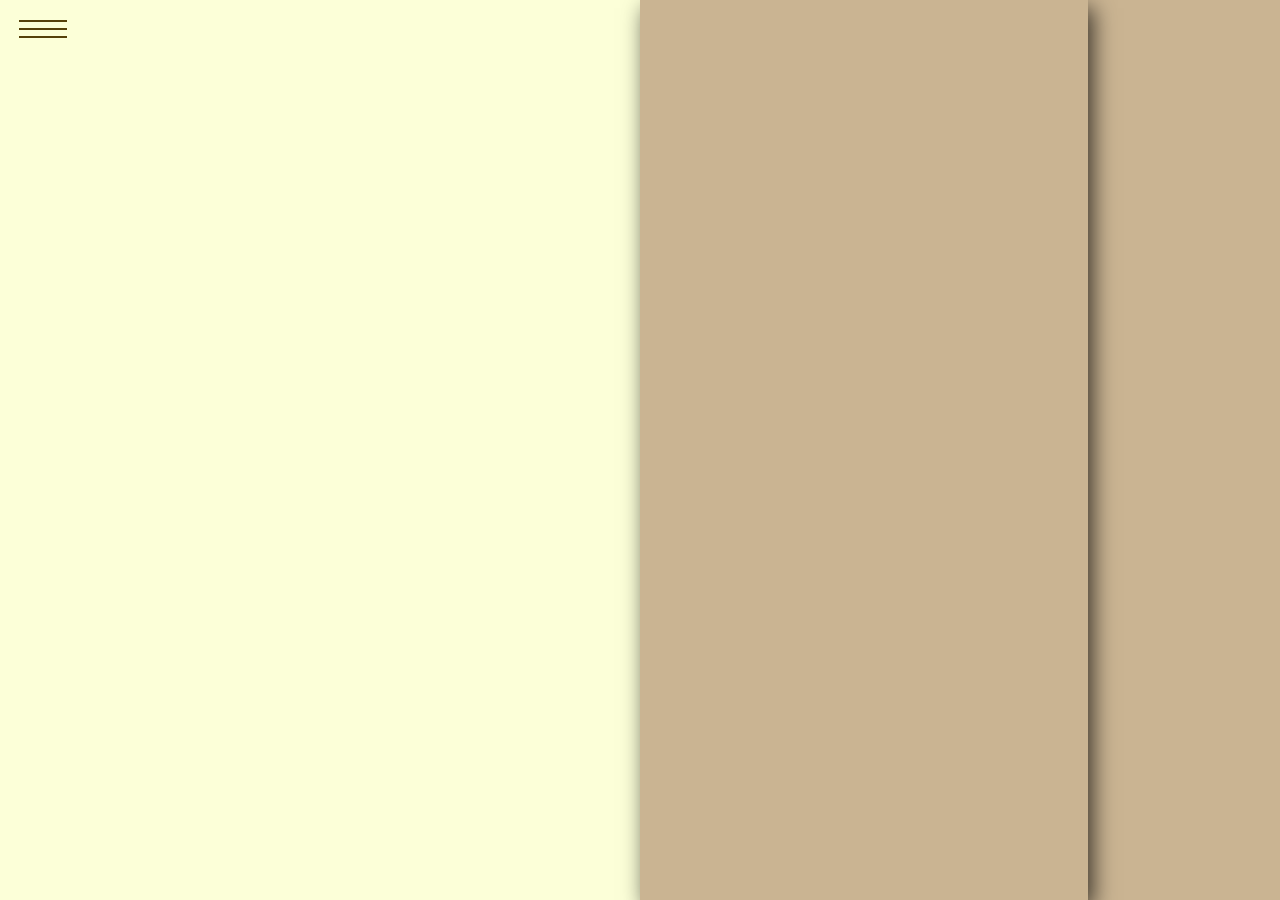
==== about.html @ 2b2171fa "navigation menu fixed all pages" ====
<!DOCTYPE html>
<html lang="en">

<head>
    <meta charset="UTF-8">
    <meta http-equiv="X-UA-Compatible" content="IE=edge">
    <meta name="viewport" content="width=device-width, initial-scale=1.0">
    <link rel="stylesheet" href="style.css">
    <link rel="icon" type="image/png" sizes="16x16" href="img/Logobar.png">
    <title>WADE - About me</title>
</head>

<body data-barba="wrapper">

    <div class="wipe-transition"> <img src="img/Logo transit.png" alt=""></div>


    <div id="myNav" class="overlay">


        
        <a href="javascript:void(0)" class="closebtn" onclick="closeNav()">&times;</a>

         <div class="overlay-title">
            <h3>NAVIGATION</h3>
        </div>
        <div class="overlay-content">
            <a href="index.html" onclick="closeNav(), topFunction()">Home</a>
            <a href="about.html " onclick="closeNav(), topFunction()">About</a>
            <a href="work.html" onclick="closeNav()">Work</a>
            <a href="contact.html" onclick="closeNav(), topFunction()">Contact</a>
            <!-- <a href="Contact.html" onclick="closeNav()">Contact</a> -->
        </div>

    </div>



    <span class="burger flexburger" onclick="openNav()">
        <div></div>
        <div></div>
        <div></div>
    </span>

    <main data-barba="container" data-barba-namespace="home" class="main">
        <div class=" absolute flexcenter links">
            <a target="blank" href="https://www.linkedin.com/in/mouhamed-wade-5755ba21b/"><img src="./img/LINKEDIN.png"
                    alt=""></a>
            <a target="blank" href="https://www.instagram.com/wade.desgn/"><img src="./img/INSTA.png" alt=""></a>
            <a target="blank" href="mailto:wademouhamed77@gmail.com"><img src="img/MAIL.png" alt=""></a>
        </div>
        <div class="bgwork absolute flexcenter">
            <img src="./img/WADE.png" alt="">
        </div>
        <section class="aboutcontainer flexcenter">
            <div class="bioabout flexcenter">
                <p class="flexcenter">Wade, Créative Developper Junior. J’ai commencé à coder en 2019 à Samsung Campus
                    lors d’une piscine, puis j’ai continué notamment à Simplon.
                    J’ai un peu d'éxperience, mon objectif n’est pas seulement de créer des sites mais de découvrir des
                    projets, des gens, des histoires,
                    mon objectif est de créer, de m’aventurer afin de vous proposer les meilleurs site possibles et d’en
                    tirer une experience personnelle incroyable. Tout ça pour dire que je suis passionné par mon métier.
                    Plus d'informations dans mon CV.
                </p>
            </div>
            <div class="aboutxt">
                <h1>ABOUT</h1>
            </div>
            <div class="aboutdecor">
                <button class="btn1 absolute cv"><a href="CV Wade.pdf" download>Télécharger mon CV</a></button>
                <div class="bgabout"></div>
            </div>
        </section>
    </main>
    <script src="https://cdnjs.cloudflare.com/ajax/libs/gsap/3.4.1/gsap.min.js"></script>
    <script src="https://unpkg.com/@barba/core"></script>
    <script src="app.js"></script>
</body>

</html>
---- style.css ----
@import url('https://fonts.googleapis.com/css2?family=Cormorant:ital,wght@0,300;0,400;0,500;0,600;0,700;1,300;1,400;1,500;1,600;1,700&family=Red+Hat+Text:ital,wght@0,300;0,400;0,500;0,600;0,700;1,300;1,400;1,500;1,600;1,700&display=swap');
@import url('https://fonts.googleapis.com/css2?family=Sarala&display=swap');

*{
    padding: 0%;
    margin: 0%;
    box-sizing: border-box;
}

.wipe-transition {
    z-index: 1000;
    width: 100vw;
    height: 100%;
    background: #FCFFD8;
    position: absolute;
    left: -100%;
    display: flex;
    align-items: center;
    justify-content: center;
}

.wipe-transition img{
    width: 30%;
}


.burger{
    position: absolute;
    top: 1%;
    left: 1%;
    width: 60px;
    height: 40px;
    line-height: 100px;
    text-align: center;
    font-size: 3em;
    cursor: pointer;
}

/* .burger:hover{
    width: 80px;
} */

.flexburger{
    position: fixed;
    display:  flex;
    z-index: 20;
    flex-direction: column;
    justify-content: center;
    gap: 15%;
    align-items: center;
    transition: 0.3s;

}
.flexburger:hover{
    gap: 30%;
}

.burger div{
    width: 80%;
    height: 2px;
    background-color: #55410A;
}


.overlay {
    z-index: 30;
    height: 100%;
    width: 0;
    position: fixed; 
    right: 0;
    top: 0;
    background-color: #CAB492; 
    overflow-x: hidden; 
    transition: 0.5s; 
    display: flex;
}
.overlay-title{
    font-family: 'Cormorant', serif;
    color: #55410A;
    width: 60%;
    background: #FCFFD8;
    display: flex;
    justify-content: center;
    align-items: center;
    box-shadow: 3px 4px 14px rgba(0, 0, 0, 0.36);
}
.overlay-title h3{
    font-size: 60px;
    font-weight: 400;
}
.overlay-content {
    position: relative;
    top: 30%; 
    width: 40%;
    text-align: center; 

}
.overlay a {
    font-family: 'Cormorant', serif;
    font-weight: 400;
     padding: 8px;
    text-decoration: none;
    font-size: 40px;
    color: #55410A;
    display: block; 
    transition: 0.3s; 
}
.overlay a:hover, .overlay a:focus {
    transform: scale(1.1);
    color: #FCFFD8;

}
.overlay .closebtn {
    position: absolute;
    top: 20px;
    left: 45px;
    font-size: 60px;
}
.overlay .closebtn:hover {
    color: #CAB492;
}
::-webkit-scrollbar { 
    display: none; 
}

body{
    background: #FCFFD8;
    color: #55410A;
}
.flexrow{
    display: flex;
}
.flexcenter{
    display: flex;
    align-items: center;
    justify-content: center;
}
.absolute{
    position: absolute;
    
}
.indexopening{
    width: 100%;
    height: 100vh;
    position: relative;
}
.firstpolygon{
    clip-path: polygon(0 0, 90% 0%, 80% 100%, 0% 100%);
    background-color: #FCFFD8;
    height: 100%;
    width: 70%;
    z-index: 5;
}
.title{
    flex-direction: column;
    margin-right: 15%;
    color: #55410A;
    line-height: 80px;
}
.firstpolygon h1{
    font-family: 'Cormorant', serif;
    font-size: 160px;
    font-weight: 400;
    opacity: 0;
    transform: translateY(-60px);
    animation: move 1.2s 0s  forwards;
}
.firstpolygon h2{
    font-family: 'Red Hat Text', sans-serif;
    font-size: 22px;
    font-weight: 400;
    letter-spacing: 0.13em;
    opacity: 0;
    transform: translateY(-40px);
    animation: move 1s 0.3s  forwards;
}
.btn1{
    padding: 5px 15px;
    font-family: 'Red Hat Text', sans-serif;
    background: #FCFFD8;
    border: #55410A 1px solid;
    border-radius: 3px;
    transition: 0.3s ease;
    opacity: 0;
    animation: moving 1.2s 1s  forwards;

}
.btn1 a{
    text-decoration: none;
    color: #55410A;
}
.btn1:hover{
   background: #CAB492;
}

.secondpolygon{
    clip-path: polygon(0 0, 100% 0%, 80% 100%, 0% 100%);
    background: url('img/Photo\ index.png') center top no-repeat;
    background-size: cover;
    width: 30%;
    height: 100%;
    left: 55%;
    z-index: 4;
}
.thirdpolygon{
    background: #CAB492;
    right: 0%;
    width: 40%;
    height: 100%;
    overflow: hidden;
}
.thirdpolygon img{
position: absolute;
 transform: translate(5%, -50%);
 z-index: 3;
 right: 0%;
 top: 50%;
 width: 30%;
}
.links{
    flex-direction: column;
    justify-content: space-around;
    height: 180px;
    width: 50px;
    transform: translate(0%, -50%);
    left: 0%;
    top: 50%;
    z-index: 5;
}
.an1{
    opacity: 0;
    animation: moving 1s 1.4s  forwards;
}
.an2{
    opacity: 0;
    animation: moving 1s 1.6s  forwards;
}
.an3{
    opacity: 0;
    animation: moving 1s 1.8s  forwards;
}
.links a img{
    width: 20px;
    transition: 0.3s;
}
.links a img:hover{
    transform: scale(1.3);
}

.bgwork{
    width: 100%;
    height: 100%;
    position: fixed;
    /* z-index: -1; */
}
.bgwork img{
    width: 90%;
    overflow: hidden;
}

.bgwork div{
    width: 500px;
    height: 500px;
    border-radius: 100%;
    right: -20%;
    bottom: -30%;
    background: #CAB492;
    display: flex;
    justify-content: center;
}
.bgwork div img {
    width: 20%;
}

.workcontainer{
    position: relative;
    z-index: 3;
    width: 100%;
    height: 150vh;
}
.worktxt {
    width: 50%;
    height: 100vh;
    flex-direction: column;
    color: #55410A;
    position: fixed;
}
.worktxt h1{
    width: 80%;
    font-family: 'Cormorant', serif;
    font-size: 100px;
    font-weight: 400;
    opacity: 0;
    transform: translateY(-40px);
    animation: move 1s 0s  forwards;
}
.worktxt p{
    width: 80%;
    font-family: 'Sarala', sans-serif;
    font-size: 12px;
    opacity: 0;
    animation: moving 0.9s 1s  forwards;
}
.worktxt a{
    color: green;
}
.workpages{
    width: 50%;
    height: 150vh;
    flex-direction: column;
    justify-content: space-around;
    align-items: center;
    right: 0%;
}
.workit{
    width: 70%;
    height: 27%;
    box-shadow: 3px 4px 9px rgba(0, 0, 0, 0.3);
}

.filrouge{
    background: url('img/imagefilrouge.png') center no-repeat;
    background-size: cover;
    opacity: 0;
    transform: translateX(80px);
    animation: move 1s 0.5s  forwards;
}
.sheinb{
    background: url('img/Sheinbimage.png') center no-repeat;
    background-size: cover;
    opacity: 0;
    transform: translateX(80px);
    animation: move 1s 0.8s  forwards;
}
.eaulyd{
    background: url('img/SOON.png') center no-repeat;
    background-size: cover;
    opacity: 0;
    transform: translateX(80px);
    animation: move 1s 1.2s  forwards;
}
.workhover{
    height: 100%;
    width: 100%;
    background: black;
    color: white;
    font-family: 'Red Hat Text', sans-serif;
    opacity: 0;
    transition: 0.4s;
}
.workhover a{
    color: white;
    text-decoration: none;
    opacity: 2;
}
.workhover:hover{
    opacity: 0.9;
}
.aboutcontainer{
    position: relative;
    z-index: 4;
    width: 100%;
    height: 100vh;
}

.aboutxt{
    position: relative;
    height: 100%;
    width: 50%;
}
.aboutxt h1{
    position: absolute;
    top: 20%;
    color: #55410A;
    font-size: 90px;
    font-family: 'Cormorant', serif;
    font-weight: 400;
    width: 100%;
    text-align: end;
    padding-right: 20%;
    opacity: 0;
    transform: translateY(-30px);
    animation: move 1.2s 0s  forwards;
}
.bioabout{
    position: absolute;
    transform: translate(-50%,-50%);
    top: 60%;
    left: 50%;
    width: 45%;
    height: 45%;
    box-shadow: 2px 5px 7px rgba(0, 0, 0, 0.4);
    background: #FCFFD8;
    font-family: 'Sarala', sans-serif;
    font-size: 12px;
    opacity: 0;
    animation: moving 1s 0.4s  forwards;
}
.bioabout p{
    width: 90%;
    height: 90%;
}
.aboutdecor{
    position: relative;
    z-index: -1;
    height: 100%;
    width: 50%;
    background: #CAB492;
}
.bgabout{
    width: 70%;
    height: 100%;
    background: url('img/DarkMocha.png') no-repeat center;
    background-size: cover;
    box-shadow: 5px 8px 21px rgba(0, 0, 0, 0.71);
}
.cv{
        transform: translate(-50%,0%);
        right: 10%;
        bottom: 5%;
    padding: 15px;
}

.prjcontainer{
    width: 100%;
    height: 150vh;
    position: relative;
}


.imgprj{
    width: 50%;
    height: 100%;
    flex-direction: column;
    justify-content: space-around;
}

.sb1{
  background: url('img/Sheinblandigpage1.png') center no-repeat;
  background-size: cover;  
  opacity: 0;
  transform: translateX(-40px);
  animation: move 1s 0s  forwards;
}
.sb2{
  background: url('img/Sheinblandigpage2.png') center no-repeat;
  background-size: cover;  
  opacity: 0;
  transform: translateX(-40px);
  animation: move 1s 0s  forwards;
}
.sb3{
  background: url('img/Sheinblandigpage3.png') center no-repeat;
  background-size: cover;  
  opacity: 0;
  transform: translateX(-40px);
  animation: move 1s 0s  forwards;
}
.fr1{
  background: url('img/fil\ rouge\ 1.png') center no-repeat;
  background-size: cover;  
  opacity: 0;
  transform: translateX(-40px);
  animation: move 1s 0s  forwards;
}
.fr2{
  background: url('img/filrouge2.png') center no-repeat;
  background-size: cover;  
  opacity: 0;
  transform: translateX(-40px);
  animation: move 1s 0s  forwards;
}
.fr3{
  background: url('img/filrouge3.png') center no-repeat;
  background-size: cover;  
  opacity: 0;
  transform: translateX(-40px);
  animation: move 1s 0s  forwards;
}
.bioprj{   
    height: 100%;
    width: 50%;
    height: 100vh;
    flex-direction: column;
    position: fixed;
    right: 0%;
    gap: 3%;
}
.bioprj h1{
    width: 80%;
    font-family: 'Cormorant', serif;
    font-size: 100px;
    font-weight: 400;
    opacity: 0;
    transform: translateY(-40px);
    animation: move 1s 0s  forwards;
}
.bioprj p{
    width: 80%;
    font-family: 'Sarala', sans-serif;
    font-size: 12px;
    opacity: 0;
    animation: moving 1s 0.4s  forwards;
}
.bioprj span{
    font-size: 30px;
}

.imgprj2{
    width: 100%;
    height: 130VH;
    background: #CAB492;
    position: relative;
    z-index: 3;
    flex-direction: column;
    justify-content: center;
    gap: 3%;
    display: none;
    padding: 2% 0%;
}
.prjkit{
    width: 80%;
    height: 30%;
    box-shadow: none;
}
.sb4{
    background: url('img/Sheinblandigpage1.png') center no-repeat;
    background-size: contain;  
  }

  .sb5{
    background: url('img/Sheinblandigpage2.png') center no-repeat;
    background-size: contain;  
  }
  .sb6{
    background: url('img/Sheinblandigpage3.png') center no-repeat;
    background-size: contain;  
  }
  .fr4{
    background: url('img/fil\ rouge\ 1.png') center no-repeat;
    background-size: cover;  
  }
  .fr5{
    background: url('img/filrouge2.png') center no-repeat;
    background-size: cover;  
  }
  .fr6{
    background: url('img/filrouge3.png') center no-repeat;
    background-size: cover;  
  }

  .closeprj{
      width: 40px;
      height: 40px;
      position: absolute;
      top: 2%;
      right: 2%;
      display: flex;
      justify-content: center;
      align-items: center;
      font-size: 40px;
  }
  .closeprj a{
    text-decoration: none;
    font-weight: bolder;
    color: #55410A;
    transition: 0.4s;
  }
  .closeprj a:hover{
    color: #CAB492;
  }
  .fixed{
      position: fixed;
  }
  
.services-container{
        border: red solid 2px;
        width: 100%;
        height: 100vh;
}

.services-container h1{
    border: red solid 2px;
    width: 100%;
    height: 15vh;
    display: flex;
    align-items: center;
    justify-content: center;
    font-weight: 500;
    font-family: 'Cormorant', serif;
    font-size: 50px;
}
.gridcontainer{
    border: red solid 2px;
    height: 85vh;
    width: 100%;
    display: flex;
    justify-content: center;
}
.grid{
    border: red solid 2px;
    height: 100%;
    width: 90%;
}

.wkimg{
    opacity: 0;
    animation: moving 1.5s 0.6s  forwards;
    position: absolute;
}

.bgcontact{
    position: absolute;
    right: 0%;
    height: 100%;
    width: 150px;
    background-color: #CAB492;
    z-index: -1;
}

.contact-container{
    width: 100%;
    height: 100vh;
    display: flex;
    flex-direction: column;
    align-items: center;
    justify-content: center;
}
.contact-container h1{
    font-family: 'Cormorant', serif;
    font-size: 90px;
    font-weight: 400;
    margin-bottom: 2%;
    opacity: 0;
    transform: translateY(-60px);
    animation: move 1s 0.3s  forwards;
}
.contact-container form{
    /* border: red solid 2px; */
    width: 80%;
}
.infocontainer{
    /* border: red solid 2px; */
    display: flex;
    justify-content: center;
    gap: 2%;
    margin-bottom: 3%;
}
.infocontainer h3{
    font-family: 'Cormorant', serif;
    font-size: 45px;
    font-weight: 500;
}
.infocontainer input{
    font-family: 'Cormorant', serif;
    font-size: 30px;
    color: #55410A;
    font-weight: 700;
    width: 40%;
    padding-left: 10px;
    background: none;
    border-right: none;
    border-left: none;
    border-top: none;
    border-bottom: #55410A 3px solid;
}

.r1{
    opacity: 0;
    transform: translateX(-60px);
    animation: move 1s 0s  forwards;
}
.r2{
    opacity: 0;
    transform: translateX(60px);
    animation: move 1s 0s  forwards;
}


.subcontainer{
    width: 100%;
    display: flex;
    justify-content: center;
}

.submit{
    font-weight: 500;
    cursor: pointer;
    font-size: 17px;
    color: #55410A;
    width: 145px;
    height: 40px;
    background: #FCFFD8;
    border: 2px #55410A solid;
    border-radius: 6px;
    transition: 0.2s;
    opacity: 0;
    transform: translateY(60px);
    animation: move 1s 0.3s  forwards;
}
.submit:hover{
    background: #CAB492;
}
::placeholder{
    color: #55410A;
}

.contact-container p{
    width: 60%;
    margin-top: 5%;
    font-family: 'Sarala', sans-serif;
    font-size: 15px;
    opacity: 0;
    transform: translateY(60px);
    animation: move 1s 0.6s  forwards;
}

@keyframes move {
    
    100%{
        opacity: 1;
        transform: none;
    }

}

@keyframes moving{
    
    100%{
        opacity: 1;
    }

}

@media(max-width : 1000px){
    .firstpolygon h1{
        font-size: 130px;
    }
    .firstpolygon h2{
        font-size: 20px;
    }

    .bioprj h1{
        width: auto;
        font-size: 35px;
    }
    .bioprj{
        gap: 5%;
    }
}

@media(max-width : 950px){
    .aboutxt h1{
        font-size: 70px;
    }
}
@media(max-width : 850px){
    .firstpolygon h1{
        font-size: 110px;
    }
    .firstpolygon h2{
        font-size: 15px;
    }
    .worktxt h1{
        width: 90%;
        font-size: 80px;
    }
    .worktxt p{
    width: 90%;
    font-size: 12px;
}
}
@media(max-width : 800px){
    .contact-container p{
        width: 80%;
        font-size: 12px;
    }
    .imgprj{
        display: none;
    }
    .bioprj{
        width: 100%;
    }
    .bioprj h1{
        font-size: 80px;
    }
    .prjcontainer{
        height: 100VH;
    }
    .imgprj2{
        display: flex;
    }

    .overlay-title{
        display: none;
    }
    .overlay-content {
        width: 100%;
    }
}

@media(max-width : 700px){

    .workit{
        width: 80%;
      
}
    .firstpolygon{
        width: 80%;
    }
    .title{
        line-height: 60px;
    }
    .firstpolygon h1{
        font-size: 100px;
    }
    .firstpolygon h2{
        font-size: 13px;
    }
    .secondpolygon{
        width: 37%;
    }
    .bioabout{
        width: 75%;
    }
    .bgabout{
        width: 80%;
        box-shadow: 5px 6px 21px rgba(0, 0, 0, 0.60);
    }
}

@media(max-width : 600px){
    .infocontainer input{
        font-size: 20px;
    }
    .contact-container form{
        height: 25%;
        display: flex;
        flex-direction: column;
        justify-content: space-around;
    }
    .infocontainer{
        margin-bottom: 0%;
    }
    .contact-container h1{
        font-size: 70px;
    }
    .aboutxt h1{
        font-size: 50px;
    }
    .links{
        display: none;
    }
    .firstpolygon{
        width: 80%;
    }
    .title{
        line-height: 45px;
    }
    .firstpolygon h1{
        font-size: 80px;
    }
    .firstpolygon h2{
        font-size: 10px;
    }
    .secondpolygon{
        clip-path: none;
        left: 60%;
        width: 40%;
    }
    
    .workpages{
        width: 70%;
    }
    .worktxt{
        width: 30%;
    }
    .worktxt h1{
        width: auto;
        font-size: 35px;
    }
    .worktxt p{
        display: none;
}
.prjkit{
    width: 95%;
    height: 40%;
    box-shadow: none;
}
}
@media(max-height : 500px){

    .aboutxt h1{
        top: 7%;
    }
    .bioabout{
        height: 60%;
        width: 65%;
    }
}
@media(max-width : 450px){
    .contact-container h1{
        font-size: 60px;
    }
    .overlay a {
        font-size: 35px;
        color: #55410A;
        font-weight: 500;
    }

.workit{
        width: 90%;
        height: 24%;
}
.workpages{
    width: 100%;
}
.worktxt{
    display: none;
}
.bioabout{
    width: 80%;
}
.bgabout{
    width: 100%;
    box-shadow: none;
}
.aboutxt h1{
    top: 25%;
    padding-right: 6%;
}
}
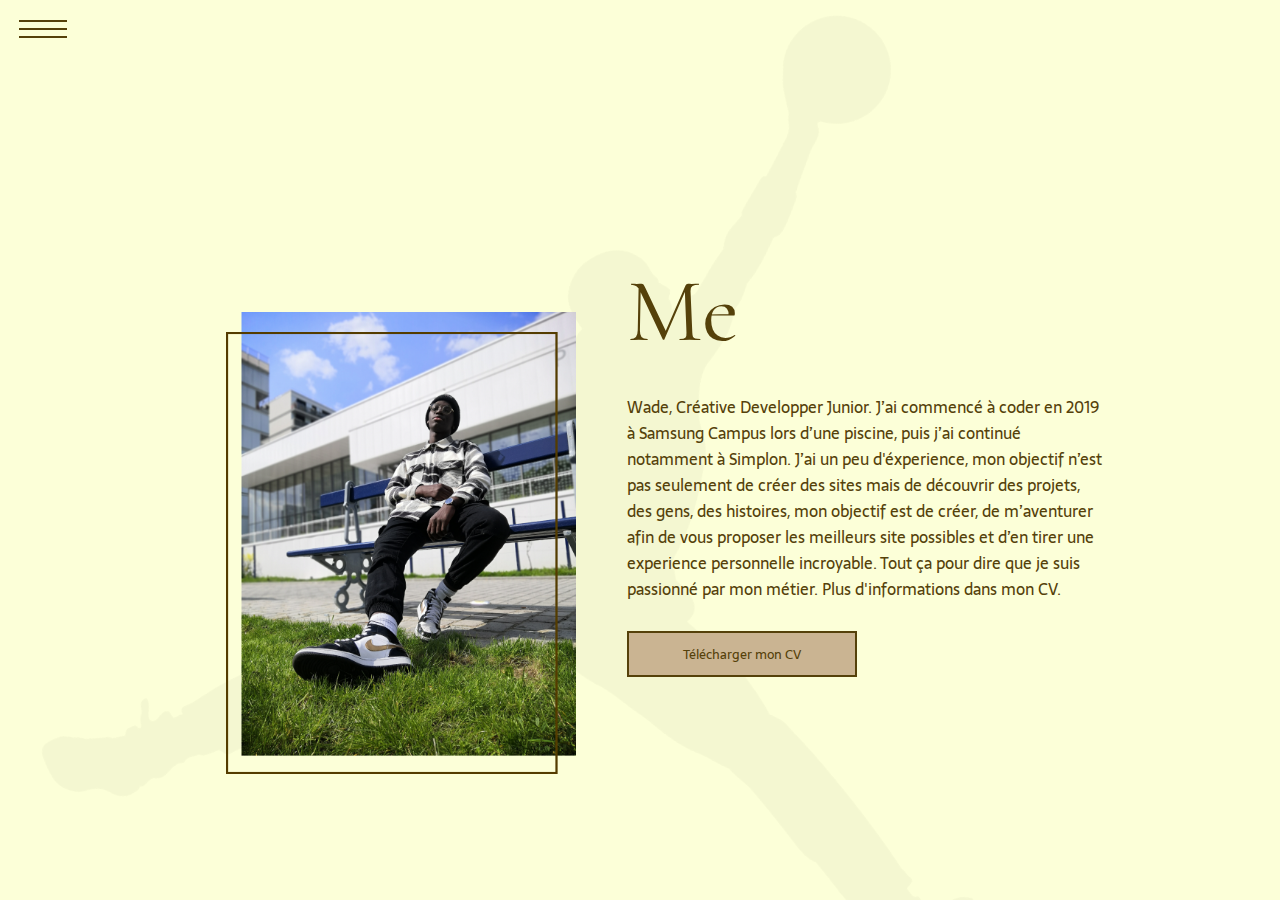
==== commit ff5b62af: "new page about" ====
--- a/about.html
+++ b/about.html
@@ -49,28 +49,22 @@
             <a target="blank" href="https://www.instagram.com/wade.desgn/"><img src="./img/INSTA.png" alt=""></a>
             <a target="blank" href="mailto:wademouhamed77@gmail.com"><img src="img/MAIL.png" alt=""></a>
         </div>
-        <div class="bgwork absolute flexcenter">
-            <img src="./img/WADE.png" alt="">
-        </div>
-        <section class="aboutcontainer flexcenter">
-            <div class="bioabout flexcenter">
-                <p class="flexcenter">Wade, Créative Developper Junior. J’ai commencé à coder en 2019 à Samsung Campus
-                    lors d’une piscine, puis j’ai continué notamment à Simplon.
-                    J’ai un peu d'éxperience, mon objectif n’est pas seulement de créer des sites mais de découvrir des
-                    projets, des gens, des histoires,
-                    mon objectif est de créer, de m’aventurer afin de vous proposer les meilleurs site possibles et d’en
-                    tirer une experience personnelle incroyable. Tout ça pour dire que je suis passionné par mon métier.
-                    Plus d'informations dans mon CV.
-                </p>
-            </div>
-            <div class="aboutxt">
-                <h1>ABOUT</h1>
-            </div>
-            <div class="aboutdecor">
-                <button class="btn1 absolute cv"><a href="CV Wade.pdf" download>Télécharger mon CV</a></button>
-                <div class="bgabout"></div>
-            </div>
+        
+        <section class="aboutcontainer-1">
+            <h1><span>ABOUT</span></h1>
+            <section class="about2-articles">
+                <aside class="about-aside-left">
+                    <img src="img/portrait-decoration.png" alt="">
+                </aside>
+                <aside class="about-aside-right">
+                    <H2>Me</H2>
+                    <p>Wade, Créative Developper Junior. J’ai commencé à coder en 2019 à Samsung Campus lors d’une piscine, puis j’ai continué notamment à Simplon. J’ai un peu d'éxperience, mon objectif n’est pas seulement de créer des sites mais de découvrir des projets, des gens, des histoires, mon objectif est de créer, de m’aventurer afin de vous proposer les meilleurs site possibles et d’en tirer une experience personnelle incroyable. Tout ça pour dire que je suis passionné par mon métier. Plus d'informations dans mon CV.
+                    </p>
+                    <a href="CV Wade.pdf" download><button class="about-btn">Télécharger mon CV</button></a>
+                </aside>
+            </section>
         </section>
+
     </main>
     <script src="https://cdnjs.cloudflare.com/ajax/libs/gsap/3.4.1/gsap.min.js"></script>
     <script src="https://unpkg.com/@barba/core"></script>
--- a/style.css
+++ b/style.css
@@ -14,9 +14,11 @@
     background: #FCFFD8;
     position: absolute;
     left: -100%;
+    bottom: 0%;
     display: flex;
     align-items: center;
     justify-content: center;
+    overflow: hidden;
 }
 
 .wipe-transition img{
@@ -73,6 +75,7 @@
     overflow-x: hidden; 
     transition: 0.5s; 
     display: flex;
+    overflow: hidden;
 }
 .overlay-title{
     font-family: 'Cormorant', serif;
@@ -161,18 +164,34 @@
     font-family: 'Cormorant', serif;
     font-size: 160px;
     font-weight: 400;
-    opacity: 0;
-    transform: translateY(-60px);
-    animation: move 1.2s 0s  forwards;
+    overflow: hidden;
+    height: max-content;
+    padding: 4% 0%;
+    position: relative;
+    display: flex;
+}
+
+.firstpolygon h1 span{
+
+    opacity: 0;
+    transform: translateY(180px);
+    animation: move 1s 0s  forwards;
 }
 .firstpolygon h2{
     font-family: 'Red Hat Text', sans-serif;
     font-size: 22px;
     font-weight: 400;
     letter-spacing: 0.13em;
-    opacity: 0;
-    transform: translateY(-40px);
-    animation: move 1s 0.3s  forwards;
+    overflow: hidden;
+    /* padding: 4% 0%; */
+    position: relative;
+    display: flex;
+}
+
+.firstpolygon h2 span{
+    opacity: 0;
+    transform: translateY(100px);
+    animation: move 1s 0.2s  forwards;
 }
 .btn1{
     padding: 5px 15px;
@@ -290,8 +309,16 @@
     font-family: 'Cormorant', serif;
     font-size: 100px;
     font-weight: 400;
-    opacity: 0;
-    transform: translateY(-40px);
+    overflow: hidden;
+    /* height: max-content; */
+    /* padding: 4% 0%; */
+    position: relative;
+    display: flex;
+
+}
+.worktxt h1 span{ 
+    opacity: 0;
+    transform: translateY(160px);
     animation: move 1s 0s  forwards;
 }
 .worktxt p{
@@ -379,7 +406,7 @@
     text-align: end;
     padding-right: 20%;
     opacity: 0;
-    transform: translateY(-30px);
+    transform: translateY(-50px);
     animation: move 1.2s 0s  forwards;
 }
 .bioabout{
@@ -508,7 +535,7 @@
 
 .imgprj2{
     width: 100%;
-    height: 130VH;
+    height: 105VH;
     background: #CAB492;
     position: relative;
     z-index: 3;
@@ -516,7 +543,7 @@
     justify-content: center;
     gap: 3%;
     display: none;
-    padding: 2% 0%;
+    padding: 20px 0%;
 }
 .prjkit{
     width: 80%;
@@ -574,13 +601,13 @@
   }
   
 .services-container{
-        border: red solid 2px;
+        
         width: 100%;
         height: 100vh;
 }
 
 .services-container h1{
-    border: red solid 2px;
+    
     width: 100%;
     height: 15vh;
     display: flex;
@@ -591,14 +618,14 @@
     font-size: 50px;
 }
 .gridcontainer{
-    border: red solid 2px;
+    
     height: 85vh;
     width: 100%;
     display: flex;
     justify-content: center;
 }
 .grid{
-    border: red solid 2px;
+    
     height: 100%;
     width: 90%;
 }
@@ -715,6 +742,93 @@
     animation: move 1s 0.6s  forwards;
 }
 
+.aboutcontainer-1{
+    width: 100%;
+    height: 100vh;
+    background: url('img/bg-jumpman.png') center no-repeat;
+    background-size: cover;
+    overflow: hidden;
+}
+
+.aboutcontainer-1 h1{
+    position: relative;
+    text-align: center;
+    font-family: 'Cormorant', serif;
+    font-weight: 400;
+    font-size: 90px;
+    letter-spacing: 1.155em;
+    color: #55410A;
+    margin-top: 2%;
+    /* width: 100%; */
+    height: 20%;
+    padding: 4%;
+    overflow: hidden;
+}
+.aboutcontainer-1 h1 span{
+    
+    text-align: center;
+    width: 100%;
+    position: absolute;
+    top: 0%;
+    left: 0%;
+    opacity: 0;
+    transform: translateY(200px);
+    animation: move 1s 0.2s  forwards;
+}
+.about2-articles{
+    width: 100%;
+    height: 75%;
+    display: flex;
+}
+.about-aside-left{
+    position: relative;
+    width: 45%;
+    height: 100%;
+    display: flex;
+    justify-content: flex-end;
+    align-items: center;
+}
+.about-aside-left img{
+    position: absolute;
+    width: 350px;
+}
+.about-aside-right{
+    display: flex;
+    flex-direction: column;
+    padding: 4%;
+    gap: 5%;
+    width: 55%;
+    height: 100%;
+}
+.about-aside-right p{
+    color: #55410A;
+    width: 80%;
+    font-family: 'Sarala', sans-serif;
+}
+
+.about-aside-right h2{
+    font-size: 90px;
+    font-family: 'Cormorant', serif;
+    font-weight: 400;
+}
+.about-aside-right a{
+   background: #CAB492;
+   border: 2px #55410A solid;
+   cursor: pointer;
+   width: 230px;
+   text-align: center;
+   padding: 10px 30px;
+}
+.about-aside-right button{
+    font-family: 'Sarala', sans-serif;
+    color: #55410A;
+    width: 100%;
+    height: 100%;
+    cursor: pointer;
+    background: none;
+    border: none;
+}
+
 @keyframes move {
     
     100%{
@@ -733,6 +847,10 @@
 }
 
 @media(max-width : 1000px){
+    .aboutcontainer-1 h1{
+        font-size: 60px;
+        height: 15%;
+    }
     .firstpolygon h1{
         font-size: 130px;
     }
@@ -754,7 +872,35 @@
         font-size: 70px;
     }
 }
+
+@media(max-width: 900px){
+    .about-aside-right{
+        width: 50%;
+    }
+    .about-aside-left{
+        width: 50%;
+    }
+}
 @media(max-width : 850px){
+    .aboutcontainer-1 h1{
+        font-size: 40px;
+        display: flex;
+        align-items: flex-end;
+    }
+
+    .aboutcontainer-1 h1 span{
+        position: relative;
+    }
+
+    .about-aside-left{
+        display: none;
+    }
+
+    .about-aside-right{
+        width: 100%;
+        margin-left: 50PX;
+    }
+
     .firstpolygon h1{
         font-size: 110px;
     }
@@ -801,6 +947,7 @@
 
 @media(max-width : 700px){
 
+  
     .workit{
         width: 80%;
       
@@ -888,7 +1035,38 @@
     box-shadow: none;
 }
 }
+@media(max-height : 600px){
+    .about-aside-left {
+       display: none;
+    }
+    .aboutcontainer-1 h1{
+        height: 15%;
+        font-size: 60px;
+    }
+    .about-aside-right{
+       width: 100%;
+       margin-left: 50px;
+    }
+    .about-aside-right h2{
+       font-size: 50px;
+    }
+    .about-aside-right p{
+       font-size: 13px;
+       width: 95%;
+    }
+    
+}
+@media(max-width : 500px){
+    .about-aside-right p{
+       font-size: 14PX;
+       width: 95%;
+    }
+}
 @media(max-height : 500px){
+
+    .aboutcontainer-1 h1 span{
+        font-size: 50px;
+    }
 
     .aboutxt h1{
         top: 7%;
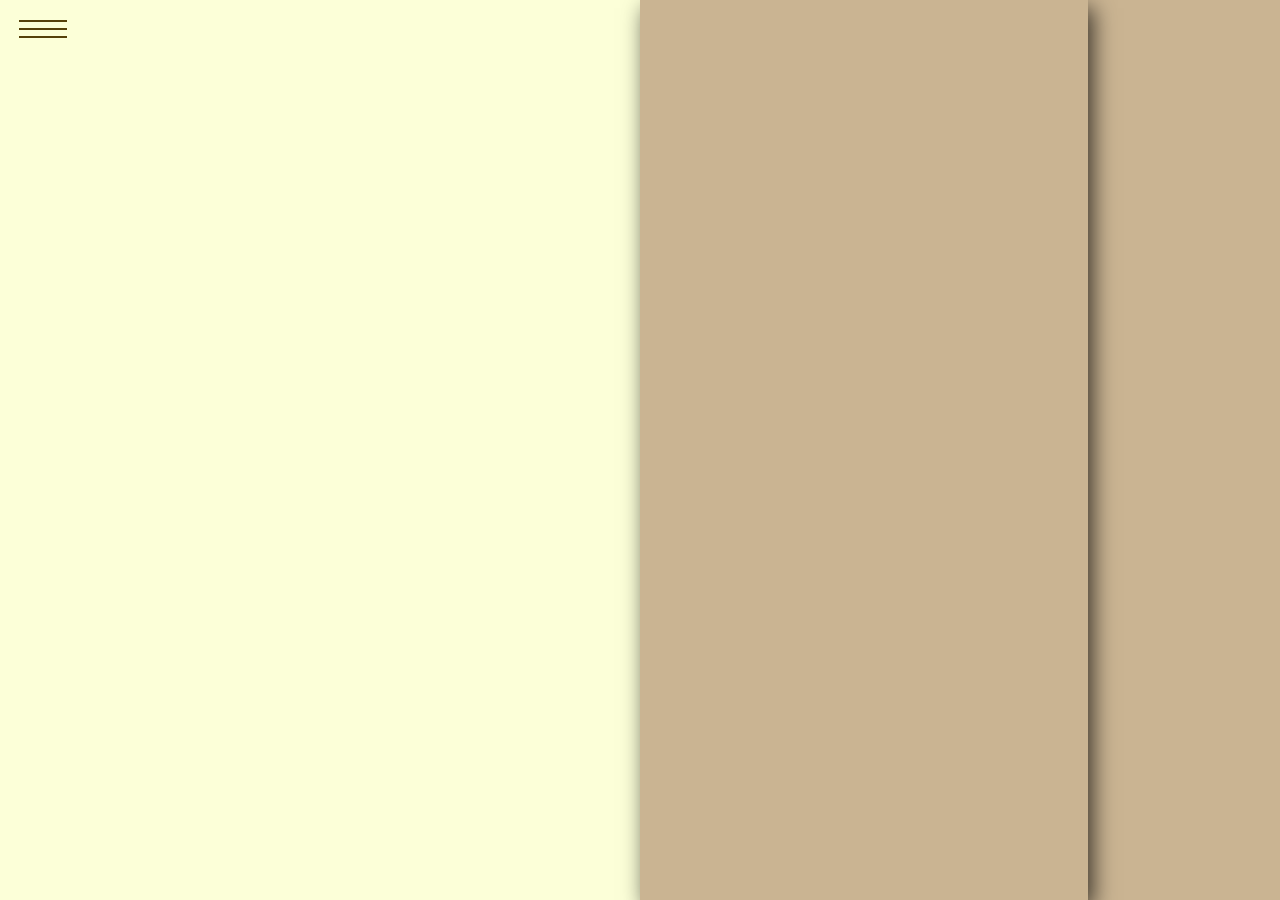
==== commit f9282334: "new page about" ====
--- a/about.html
+++ b/about.html
@@ -49,22 +49,28 @@
             <a target="blank" href="https://www.instagram.com/wade.desgn/"><img src="./img/INSTA.png" alt=""></a>
             <a target="blank" href="mailto:wademouhamed77@gmail.com"><img src="img/MAIL.png" alt=""></a>
         </div>
-        
-        <section class="aboutcontainer-1">
-            <h1><span>ABOUT</span></h1>
-            <section class="about2-articles">
-                <aside class="about-aside-left">
-                    <img src="img/portrait-decoration.png" alt="">
-                </aside>
-                <aside class="about-aside-right">
-                    <H2>Me</H2>
-                    <p>Wade, Créative Developper Junior. J’ai commencé à coder en 2019 à Samsung Campus lors d’une piscine, puis j’ai continué notamment à Simplon. J’ai un peu d'éxperience, mon objectif n’est pas seulement de créer des sites mais de découvrir des projets, des gens, des histoires, mon objectif est de créer, de m’aventurer afin de vous proposer les meilleurs site possibles et d’en tirer une experience personnelle incroyable. Tout ça pour dire que je suis passionné par mon métier. Plus d'informations dans mon CV.
-                    </p>
-                    <a href="CV Wade.pdf" download><button class="about-btn">Télécharger mon CV</button></a>
-                </aside>
-            </section>
+        <div class="bgwork absolute flexcenter">
+            <img src="./img/WADE.png" alt="">
+        </div>
+        <section class="aboutcontainer flexcenter">
+            <div class="bioabout flexcenter">
+                <p class="flexcenter">Wade, Créative Developper Junior. J’ai commencé à coder en 2019 à Samsung Campus
+                    lors d’une piscine, puis j’ai continué notamment à Simplon.
+                    J’ai un peu d'éxperience, mon objectif n’est pas seulement de créer des sites mais de découvrir des
+                    projets, des gens, des histoires,
+                    mon objectif est de créer, de m’aventurer afin de vous proposer les meilleurs site possibles et d’en
+                    tirer une experience personnelle incroyable. Tout ça pour dire que je suis passionné par mon métier.
+                    Plus d'informations dans mon CV.
+                </p>
+            </div>
+            <div class="aboutxt">
+                <h1><span>ABOUT</span></h1>
+            </div>
+            <div class="aboutdecor">
+                <button class="btn1 absolute cv"><a href="CV Wade.pdf" download>Télécharger mon CV</a></button>
+                <div class="bgabout"></div>
+            </div>
         </section>
-
     </main>
     <script src="https://cdnjs.cloudflare.com/ajax/libs/gsap/3.4.1/gsap.min.js"></script>
     <script src="https://unpkg.com/@barba/core"></script>
--- a/style.css
+++ b/style.css
@@ -790,7 +790,7 @@
 }
 .about-aside-left img{
     position: absolute;
-    width: 350px;
+    width: 300px;
 }
 .about-aside-right{
     display: flex;
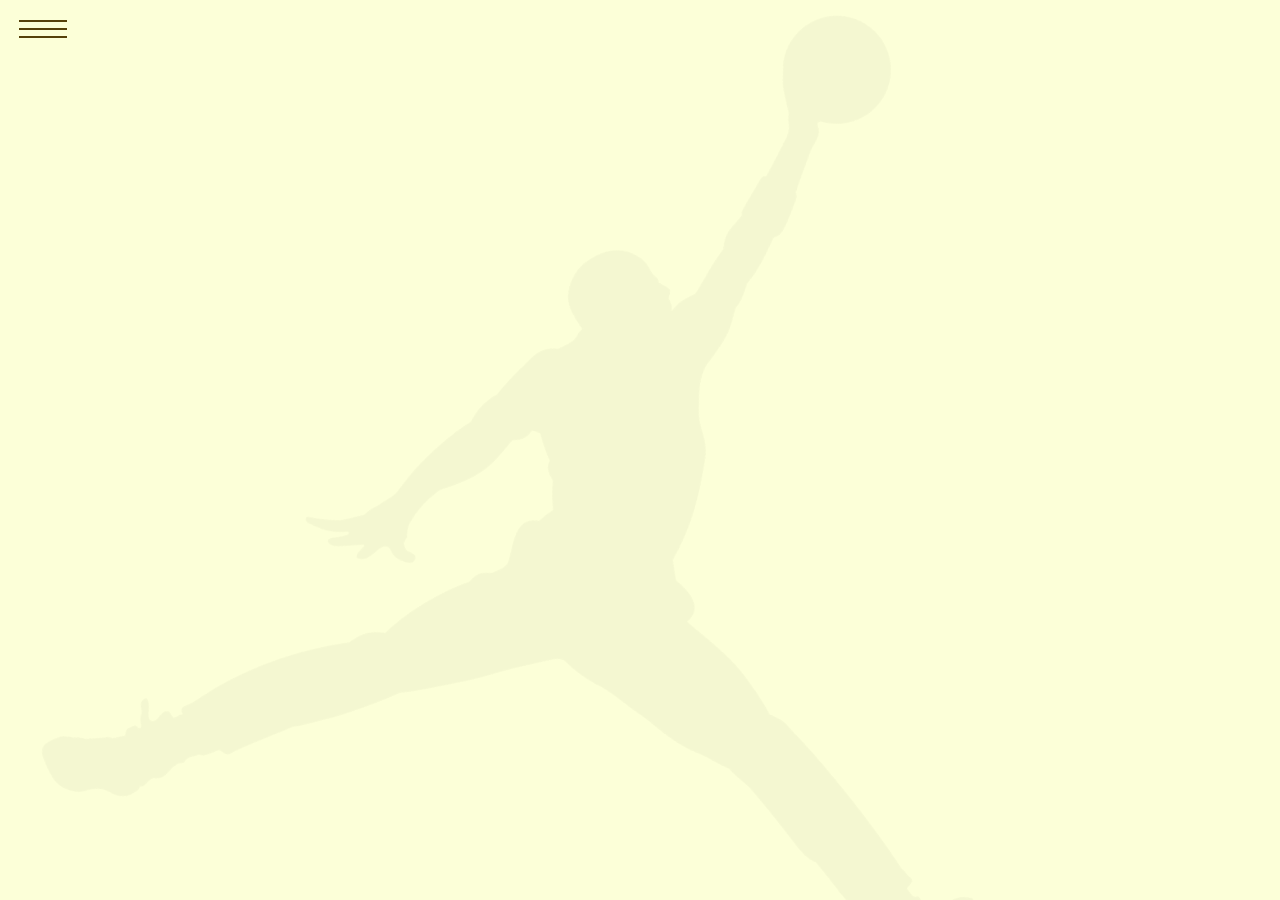
==== commit 0ae169d2: "new page about" ====
--- a/about.html
+++ b/about.html
@@ -49,28 +49,22 @@
             <a target="blank" href="https://www.instagram.com/wade.desgn/"><img src="./img/INSTA.png" alt=""></a>
             <a target="blank" href="mailto:wademouhamed77@gmail.com"><img src="img/MAIL.png" alt=""></a>
         </div>
-        <div class="bgwork absolute flexcenter">
-            <img src="./img/WADE.png" alt="">
-        </div>
-        <section class="aboutcontainer flexcenter">
-            <div class="bioabout flexcenter">
-                <p class="flexcenter">Wade, Créative Developper Junior. J’ai commencé à coder en 2019 à Samsung Campus
-                    lors d’une piscine, puis j’ai continué notamment à Simplon.
-                    J’ai un peu d'éxperience, mon objectif n’est pas seulement de créer des sites mais de découvrir des
-                    projets, des gens, des histoires,
-                    mon objectif est de créer, de m’aventurer afin de vous proposer les meilleurs site possibles et d’en
-                    tirer une experience personnelle incroyable. Tout ça pour dire que je suis passionné par mon métier.
-                    Plus d'informations dans mon CV.
-                </p>
-            </div>
-            <div class="aboutxt">
-                <h1><span>ABOUT</span></h1>
-            </div>
-            <div class="aboutdecor">
-                <button class="btn1 absolute cv"><a href="CV Wade.pdf" download>Télécharger mon CV</a></button>
-                <div class="bgabout"></div>
-            </div>
+        
+        <section class="aboutcontainer-1">
+            <h1><span>ABOUT</span></h1>
+            <section class="about2-articles">
+                <aside class="about-aside-left">
+                    <img src="img/portrait-decoration.png" alt="">
+                </aside>
+                <aside class="about-aside-right">
+                    <H2>Me</H2>
+                    <p>Wade, Créative Developper Junior. J’ai commencé à coder en 2019 à Samsung Campus lors d’une piscine, puis j’ai continué notamment à Simplon. J’ai un peu d'éxperience, mon objectif n’est pas seulement de créer des sites mais de découvrir des projets, des gens, des histoires, mon objectif est de créer, de m’aventurer afin de vous proposer les meilleurs site possibles et d’en tirer une experience personnelle incroyable. Tout ça pour dire que je suis passionné par mon métier. Plus d'informations dans mon CV.
+                    </p>
+                    <a href="CV Wade.pdf" download><button class="about-btn">Télécharger mon CV</button></a>
+                </aside>
+            </section>
         </section>
+
     </main>
     <script src="https://cdnjs.cloudflare.com/ajax/libs/gsap/3.4.1/gsap.min.js"></script>
     <script src="https://unpkg.com/@barba/core"></script>
--- a/style.css
+++ b/style.css
@@ -769,7 +769,7 @@
     text-align: center;
     width: 100%;
     position: absolute;
-    top: 0%;
+    bottom: 0%;
     left: 0%;
     opacity: 0;
     transform: translateY(200px);
@@ -790,17 +790,23 @@
 }
 .about-aside-left img{
     position: absolute;
-    width: 300px;
+    width: 330px;
+    opacity: 0;
+    animation: moving 1.5s 0.4s  forwards;
 }
 .about-aside-right{
     display: flex;
     flex-direction: column;
-    padding: 4%;
+    padding: 2%;
     gap: 5%;
     width: 55%;
     height: 100%;
+    justify-content: center;
+    opacity: 0;
+    animation: moving 1.5s 0.9s  forwards;
 }
 .about-aside-right p{
+    font-size: 15PX;
     color: #55410A;
     width: 80%;
     font-family: 'Sarala', sans-serif;
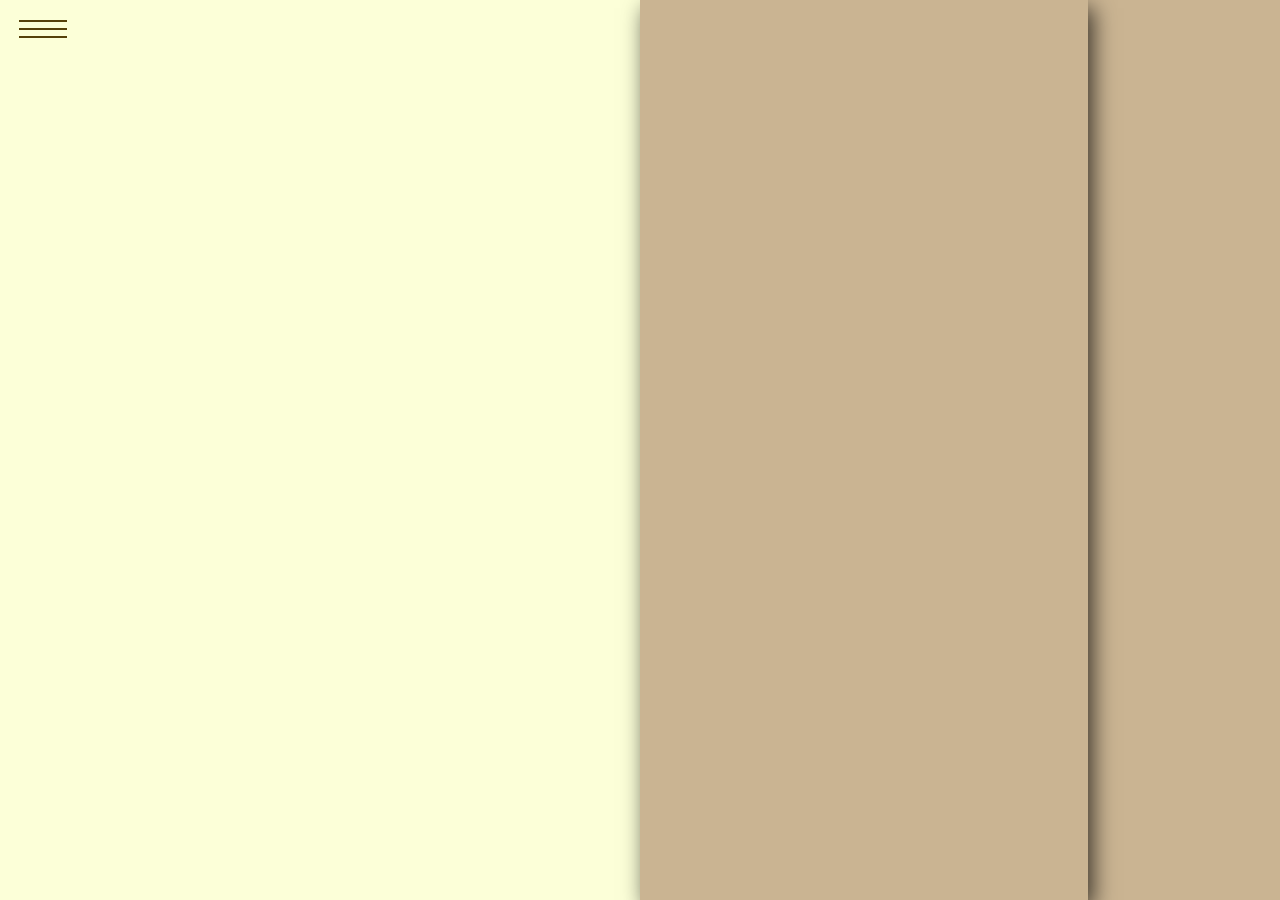
==== commit f40038e4: "new page about" ====
--- a/about.html
+++ b/about.html
@@ -49,22 +49,28 @@
             <a target="blank" href="https://www.instagram.com/wade.desgn/"><img src="./img/INSTA.png" alt=""></a>
             <a target="blank" href="mailto:wademouhamed77@gmail.com"><img src="img/MAIL.png" alt=""></a>
         </div>
-        
-        <section class="aboutcontainer-1">
-            <h1><span>ABOUT</span></h1>
-            <section class="about2-articles">
-                <aside class="about-aside-left">
-                    <img src="img/portrait-decoration.png" alt="">
-                </aside>
-                <aside class="about-aside-right">
-                    <H2>Me</H2>
-                    <p>Wade, Créative Developper Junior. J’ai commencé à coder en 2019 à Samsung Campus lors d’une piscine, puis j’ai continué notamment à Simplon. J’ai un peu d'éxperience, mon objectif n’est pas seulement de créer des sites mais de découvrir des projets, des gens, des histoires, mon objectif est de créer, de m’aventurer afin de vous proposer les meilleurs site possibles et d’en tirer une experience personnelle incroyable. Tout ça pour dire que je suis passionné par mon métier. Plus d'informations dans mon CV.
-                    </p>
-                    <a href="CV Wade.pdf" download><button class="about-btn">Télécharger mon CV</button></a>
-                </aside>
-            </section>
+        <div class="bgwork absolute flexcenter">
+            <img src="./img/WADE.png" alt="">
+        </div>
+        <section class="aboutcontainer flexcenter">
+            <div class="bioabout flexcenter">
+                <p class="flexcenter">Wade, Créative Developper Junior. J’ai commencé à coder en 2019 à Samsung Campus
+                    lors d’une piscine, puis j’ai continué notamment à Simplon.
+                    J’ai un peu d'éxperience, mon objectif n’est pas seulement de créer des sites mais de découvrir des
+                    projets, des gens, des histoires,
+                    mon objectif est de créer, de m’aventurer afin de vous proposer les meilleurs site possibles et d’en
+                    tirer une experience personnelle incroyable. Tout ça pour dire que je suis passionné par mon métier.
+                    Plus d'informations dans mon CV.
+                </p>
+            </div>
+            <div class="aboutxt">
+                <h1><span>ABOUT</span></h1>
+            </div>
+            <div class="aboutdecor">
+                <button class="btn1 absolute cv"><a href="CV Wade.pdf" download>Télécharger mon CV</a></button>
+                <div class="bgabout"></div>
+            </div>
         </section>
-
     </main>
     <script src="https://cdnjs.cloudflare.com/ajax/libs/gsap/3.4.1/gsap.min.js"></script>
     <script src="https://unpkg.com/@barba/core"></script>
--- a/style.css
+++ b/style.css
@@ -792,7 +792,7 @@
     position: absolute;
     width: 330px;
     opacity: 0;
-    animation: moving 1.5s 0.4s  forwards;
+    animation: moving 1.5s 1s  forwards;
 }
 .about-aside-right{
     display: flex;
@@ -803,7 +803,7 @@
     height: 100%;
     justify-content: center;
     opacity: 0;
-    animation: moving 1.5s 0.9s  forwards;
+    animation: moving 1.5s 1.5s  forwards;
 }
 .about-aside-right p{
     font-size: 15PX;
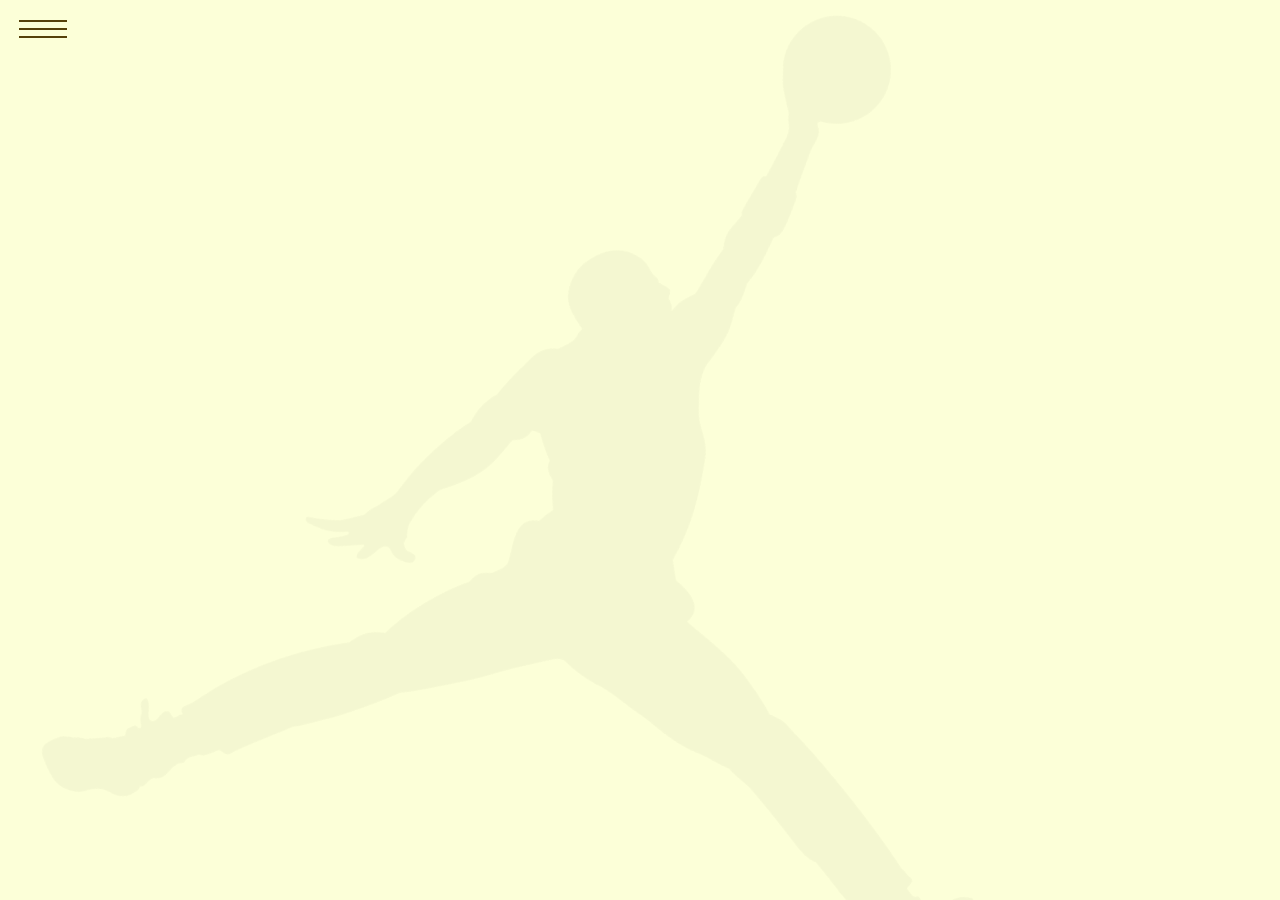
==== commit ce7e16ff: "new sizing" ====
--- a/about.html
+++ b/about.html
@@ -49,28 +49,22 @@
             <a target="blank" href="https://www.instagram.com/wade.desgn/"><img src="./img/INSTA.png" alt=""></a>
             <a target="blank" href="mailto:wademouhamed77@gmail.com"><img src="img/MAIL.png" alt=""></a>
         </div>
-        <div class="bgwork absolute flexcenter">
-            <img src="./img/WADE.png" alt="">
-        </div>
-        <section class="aboutcontainer flexcenter">
-            <div class="bioabout flexcenter">
-                <p class="flexcenter">Wade, Créative Developper Junior. J’ai commencé à coder en 2019 à Samsung Campus
-                    lors d’une piscine, puis j’ai continué notamment à Simplon.
-                    J’ai un peu d'éxperience, mon objectif n’est pas seulement de créer des sites mais de découvrir des
-                    projets, des gens, des histoires,
-                    mon objectif est de créer, de m’aventurer afin de vous proposer les meilleurs site possibles et d’en
-                    tirer une experience personnelle incroyable. Tout ça pour dire que je suis passionné par mon métier.
-                    Plus d'informations dans mon CV.
-                </p>
-            </div>
-            <div class="aboutxt">
-                <h1><span>ABOUT</span></h1>
-            </div>
-            <div class="aboutdecor">
-                <button class="btn1 absolute cv"><a href="CV Wade.pdf" download>Télécharger mon CV</a></button>
-                <div class="bgabout"></div>
-            </div>
+        
+        <section class="aboutcontainer-1">
+            <h1><span>ABOUT</span></h1>
+            <section class="about2-articles">
+                <aside class="about-aside-left">
+                    <img src="img/portrait-decoration.png" alt="">
+                </aside>
+                <aside class="about-aside-right">
+                    <H2>Me</H2>
+                    <p>Wade, Créative Developper Junior. J’ai commencé à coder en 2019 à Samsung Campus lors d’une piscine, puis j’ai continué notamment à Simplon. J’ai un peu d'éxperience, mon objectif n’est pas seulement de créer des sites mais de découvrir des projets, des gens, des histoires, mon objectif est de créer, de m’aventurer afin de vous proposer les meilleurs site possibles et d’en tirer une experience personnelle incroyable. Tout ça pour dire que je suis passionné par mon métier. Plus d'informations dans mon CV.
+                    </p>
+                    <a href="CV Wade.pdf" download><button class="about-btn">Télécharger mon CV</button></a>
+                </aside>
+            </section>
         </section>
+
     </main>
     <script src="https://cdnjs.cloudflare.com/ajax/libs/gsap/3.4.1/gsap.min.js"></script>
     <script src="https://unpkg.com/@barba/core"></script>
--- a/style.css
+++ b/style.css
@@ -790,7 +790,7 @@
 }
 .about-aside-left img{
     position: absolute;
-    width: 330px;
+    width: 300px;
     opacity: 0;
     animation: moving 1.5s 1s  forwards;
 }
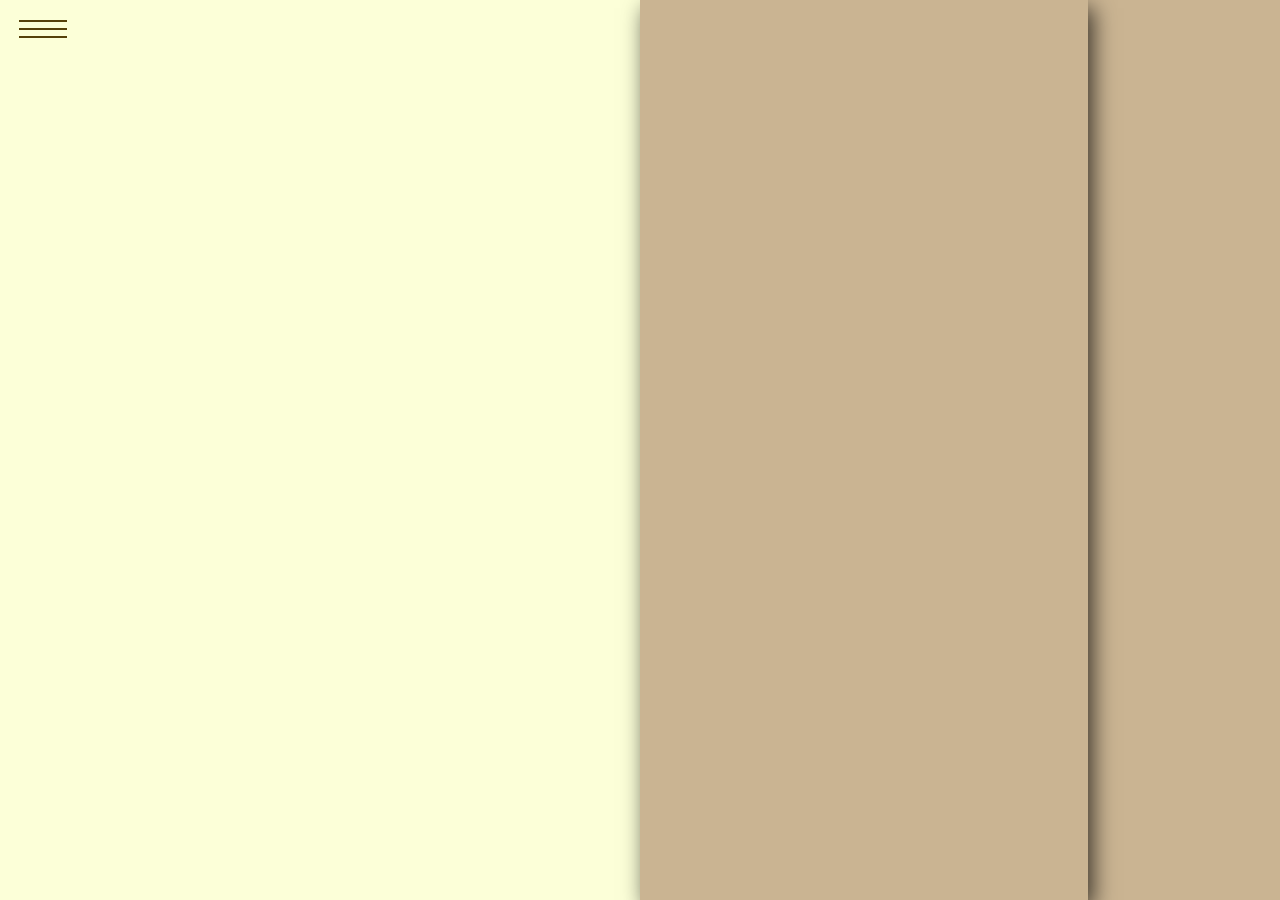
==== commit 7a8ebb8a: "about" ====
--- a/about.html
+++ b/about.html
@@ -49,22 +49,28 @@
             <a target="blank" href="https://www.instagram.com/wade.desgn/"><img src="./img/INSTA.png" alt=""></a>
             <a target="blank" href="mailto:wademouhamed77@gmail.com"><img src="img/MAIL.png" alt=""></a>
         </div>
-        
-        <section class="aboutcontainer-1">
-            <h1><span>ABOUT</span></h1>
-            <section class="about2-articles">
-                <aside class="about-aside-left">
-                    <img src="img/portrait-decoration.png" alt="">
-                </aside>
-                <aside class="about-aside-right">
-                    <H2>Me</H2>
-                    <p>Wade, Créative Developper Junior. J’ai commencé à coder en 2019 à Samsung Campus lors d’une piscine, puis j’ai continué notamment à Simplon. J’ai un peu d'éxperience, mon objectif n’est pas seulement de créer des sites mais de découvrir des projets, des gens, des histoires, mon objectif est de créer, de m’aventurer afin de vous proposer les meilleurs site possibles et d’en tirer une experience personnelle incroyable. Tout ça pour dire que je suis passionné par mon métier. Plus d'informations dans mon CV.
-                    </p>
-                    <a href="CV Wade.pdf" download><button class="about-btn">Télécharger mon CV</button></a>
-                </aside>
-            </section>
+        <div class="bgwork absolute flexcenter">
+            <img src="./img/WADE.png" alt="">
+        </div>
+        <section class="aboutcontainer flexcenter">
+            <div class="bioabout flexcenter">
+                <p class="flexcenter">Wade, Créative Developper Junior. J’ai commencé à coder en 2019 à Samsung Campus
+                    lors d’une piscine, puis j’ai continué notamment à Simplon.
+                    J’ai un peu d'éxperience, mon objectif n’est pas seulement de créer des sites mais de découvrir des
+                    projets, des gens, des histoires,
+                    mon objectif est de créer, de m’aventurer afin de vous proposer les meilleurs site possibles et d’en
+                    tirer une experience personnelle incroyable. Tout ça pour dire que je suis passionné par mon métier.
+                    Plus d'informations dans mon CV.
+                </p>
+            </div>
+            <div class="aboutxt">
+                <h1><span>ABOUT</span></h1>
+            </div>
+            <div class="aboutdecor">
+                <button class="btn1 absolute cv"><a href="CV Wade.pdf" download>Télécharger mon CV</a></button>
+                <div class="bgabout"></div>
+            </div>
         </section>
-
     </main>
     <script src="https://cdnjs.cloudflare.com/ajax/libs/gsap/3.4.1/gsap.min.js"></script>
     <script src="https://unpkg.com/@barba/core"></script>
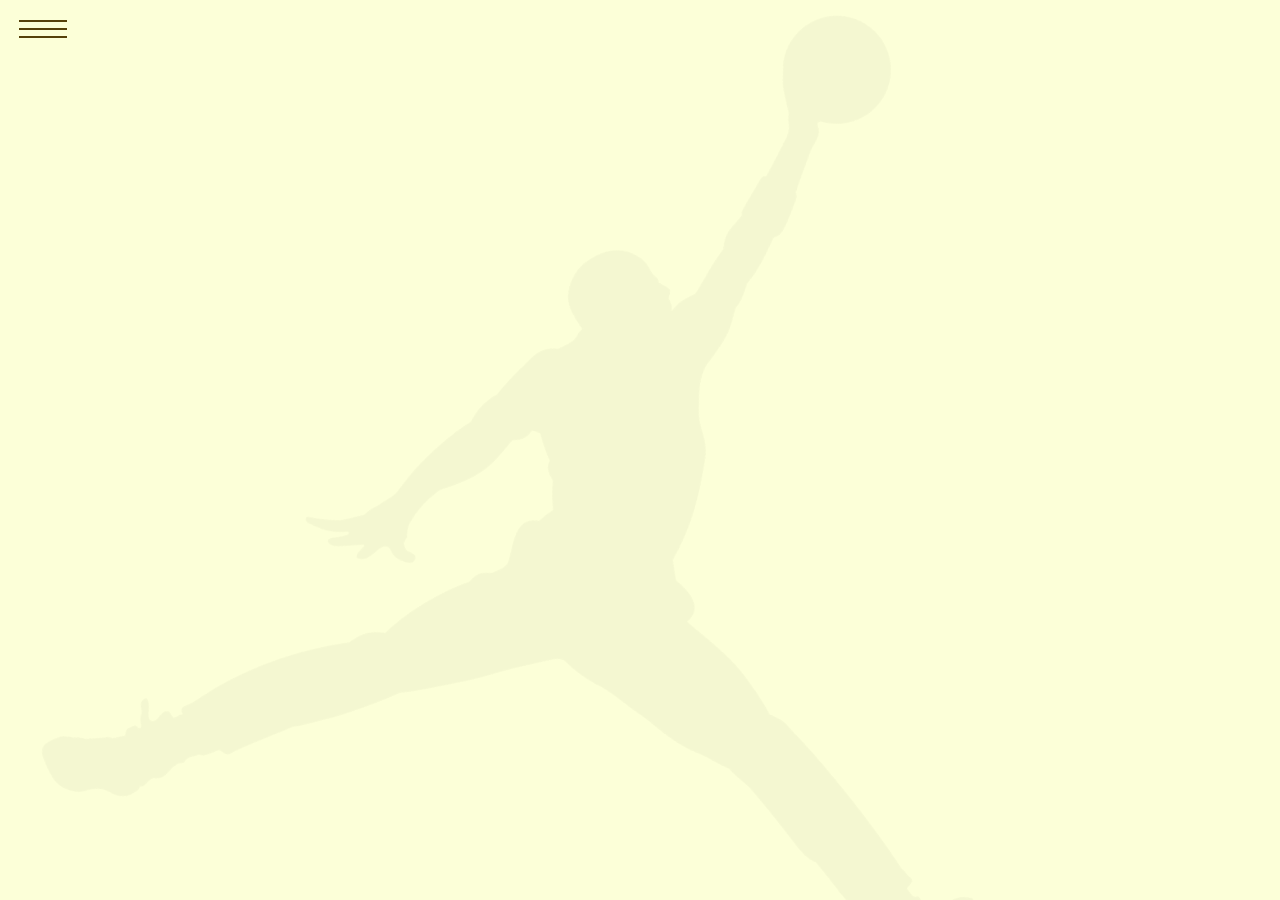
==== commit fd0c5dce: "add new styles for about's page" ====
--- a/about.html
+++ b/about.html
@@ -49,28 +49,23 @@
             <a target="blank" href="https://www.instagram.com/wade.desgn/"><img src="./img/INSTA.png" alt=""></a>
             <a target="blank" href="mailto:wademouhamed77@gmail.com"><img src="img/MAIL.png" alt=""></a>
         </div>
-        <div class="bgwork absolute flexcenter">
-            <img src="./img/WADE.png" alt="">
-        </div>
-        <section class="aboutcontainer flexcenter">
-            <div class="bioabout flexcenter">
-                <p class="flexcenter">Wade, Créative Developper Junior. J’ai commencé à coder en 2019 à Samsung Campus
-                    lors d’une piscine, puis j’ai continué notamment à Simplon.
-                    J’ai un peu d'éxperience, mon objectif n’est pas seulement de créer des sites mais de découvrir des
-                    projets, des gens, des histoires,
-                    mon objectif est de créer, de m’aventurer afin de vous proposer les meilleurs site possibles et d’en
-                    tirer une experience personnelle incroyable. Tout ça pour dire que je suis passionné par mon métier.
-                    Plus d'informations dans mon CV.
-                </p>
-            </div>
-            <div class="aboutxt">
-                <h1><span>ABOUT</span></h1>
-            </div>
-            <div class="aboutdecor">
-                <button class="btn1 absolute cv"><a href="CV Wade.pdf" download>Télécharger mon CV</a></button>
-                <div class="bgabout"></div>
-            </div>
+        
+        <section class="aboutcontainer-1">
+            <h1><span>ABOUT</span></h1>
+            <section class="about2-articles">
+                <aside class="about-aside-left">
+                    <img src="img/portrait-decoration.png" alt="">
+                </aside>
+                <aside class="about-aside-right">
+                    <H2>Me</H2>
+                    <div class="separate-line"></div>
+                    <p>Wade, Créative Developper Junior. J’ai commencé à coder en 2019 à Samsung Campus lors d’une piscine, puis j’ai continué notamment à Simplon. J’ai un peu d'éxperience, mon objectif n’est pas seulement de créer des sites mais de découvrir des projets, des gens, des histoires, mon objectif est de créer, de m’aventurer afin de vous proposer les meilleurs site possibles et d’en tirer une experience personnelle incroyable. Tout ça pour dire que je suis passionné par mon métier. Plus d'informations dans mon CV.
+                    </p>
+                    <a href="CV Wade.pdf" download><button class="about-btn">Télécharger mon CV</button></a>
+                </aside>
+            </section>
         </section>
+
     </main>
     <script src="https://cdnjs.cloudflare.com/ajax/libs/gsap/3.4.1/gsap.min.js"></script>
     <script src="https://unpkg.com/@barba/core"></script>
--- a/style.css
+++ b/style.css
@@ -760,12 +760,11 @@
     color: #55410A;
     margin-top: 2%;
     /* width: 100%; */
-    height: 20%;
+    height: 15%;
     padding: 4%;
     overflow: hidden;
 }
 .aboutcontainer-1 h1 span{
-    
     text-align: center;
     width: 100%;
     position: absolute;
@@ -779,6 +778,7 @@
     width: 100%;
     height: 75%;
     display: flex;
+    gap: 2%;
 }
 .about-aside-left{
     position: relative;
@@ -790,7 +790,7 @@
 }
 .about-aside-left img{
     position: absolute;
-    width: 300px;
+    width: 320px;
     opacity: 0;
     animation: moving 1.5s 1s  forwards;
 }
@@ -833,6 +833,17 @@
     cursor: pointer;
     background: none;
     border: none;
+    transition: 0.3s;
+}
+.about-aside-right button:hover{
+    color: #FCFFD8;
+}
+.separate-line{
+    height: 3px;
+    width: 0%;
+    background: #CAB492;
+    transition: 0.3s;
+    animation: lines 1.5s 2s  forwards;
 }
 
 @keyframes move {
@@ -851,6 +862,13 @@
     }
 
 }
+@keyframes lines{
+    
+    100%{
+        width: 30%;
+    }
+
+}
 
 @media(max-width : 1000px){
     .aboutcontainer-1 h1{
@@ -892,6 +910,8 @@
         font-size: 40px;
         display: flex;
         align-items: flex-end;
+        /* margin-top: 0%; */
+        padding: 0%;
     }
 
     .aboutcontainer-1 h1 span{
@@ -1049,6 +1069,7 @@
         height: 15%;
         font-size: 60px;
     }
+
     .about-aside-right{
        width: 100%;
        margin-left: 50px;
@@ -1071,6 +1092,7 @@
 @media(max-height : 500px){
 
     .aboutcontainer-1 h1 span{
+        position: relative;
         font-size: 50px;
     }
 
@@ -1091,6 +1113,9 @@
         color: #55410A;
         font-weight: 500;
     }
+    .about-aside-right p{
+        font-size: 12PX;
+    }
 
 .workit{
         width: 90%;
